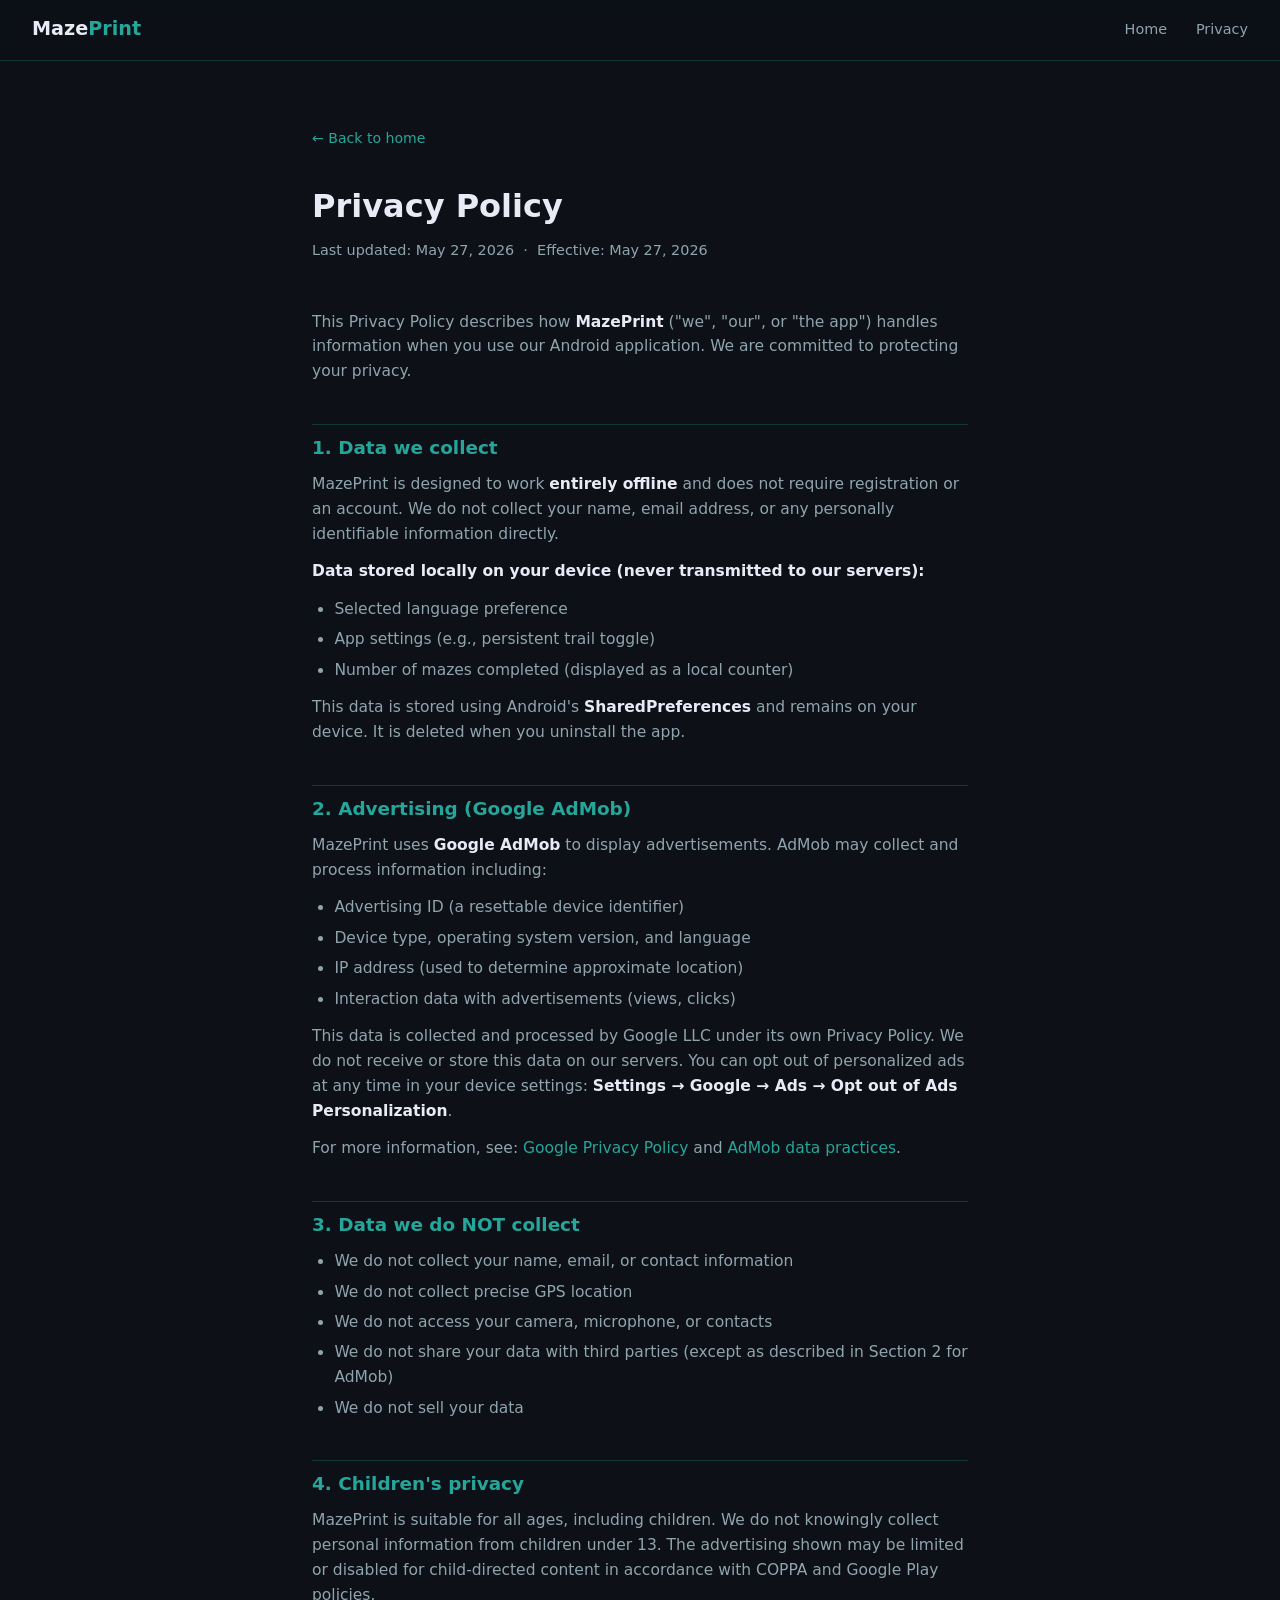
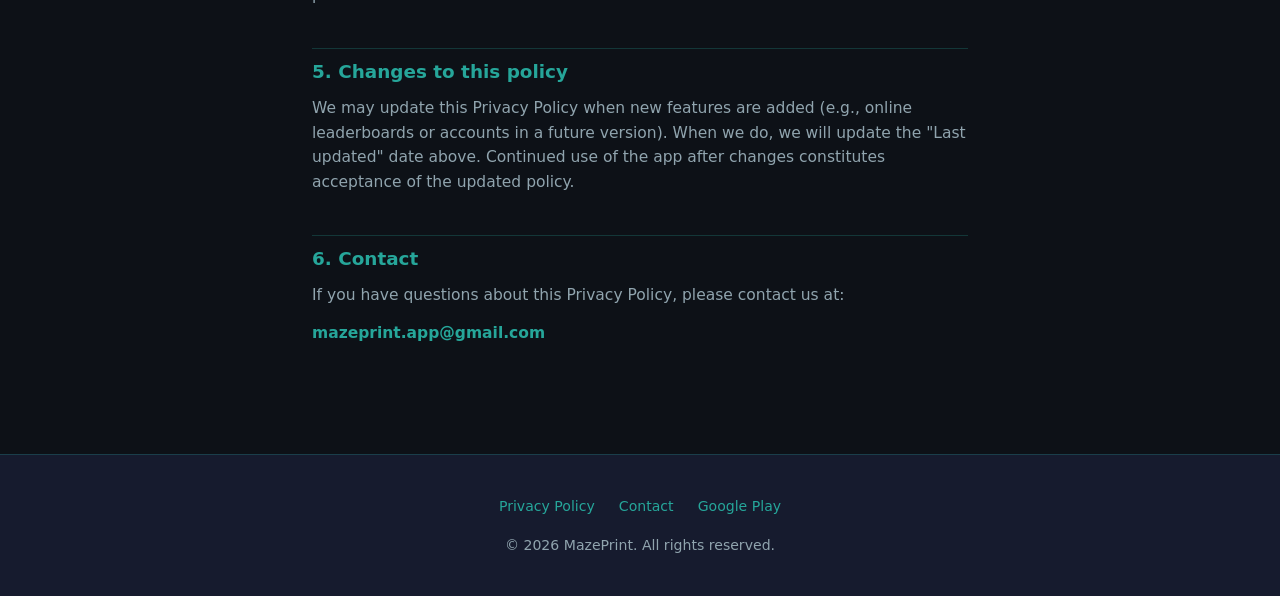
==== privacy.html @ 29df80ba "Add landing page, privacy policy, store listings" ====
<!DOCTYPE html>
<html lang="en">
<head>
  <meta charset="UTF-8">
  <meta name="viewport" content="width=device-width, initial-scale=1.0">
  <title>Privacy Policy — MazePrint</title>
  <meta name="description" content="MazePrint privacy policy — how we handle your data.">
  <link rel="stylesheet" href="style.css">
  <style>
    .policy {
      max-width: 720px;
      margin: 0 auto;
      padding: 4rem 2rem 6rem;
    }
    .policy h1 { font-size: 2rem; margin-bottom: 0.4rem; }
    .policy .meta { color: var(--text-muted); font-size: 0.9rem; margin-bottom: 3rem; }
    .policy h2 {
      font-size: 1.15rem;
      font-weight: 700;
      color: var(--accent);
      margin: 2.5rem 0 0.6rem;
      padding-top: 0.5rem;
      border-top: 1px solid var(--border);
    }
    .policy p { color: var(--text-muted); margin-bottom: 0.8rem; font-size: 0.97rem; }
    .policy ul { color: var(--text-muted); font-size: 0.97rem; padding-left: 1.4rem; margin-bottom: 0.8rem; }
    .policy ul li { margin-bottom: 0.35rem; }
    .policy strong { color: var(--text); }
    .policy a { color: var(--accent); }
    .back { display: inline-flex; align-items: center; gap: 0.4rem; color: var(--text-muted); font-size: 0.88rem; margin-bottom: 2rem; }
    .back:hover { color: var(--text); text-decoration: none; }
  </style>
</head>
<body>
<nav>
  <span class="nav-logo"><a href="index.html" style="color:inherit;text-decoration:none">Maze<span style="color:var(--accent)">Print</span></a></span>
  <div class="nav-links">
    <a href="index.html">Home</a>
    <a href="privacy.html">Privacy</a>
  </div>
</nav>

<div class="policy">
  <a href="index.html" class="back">← Back to home</a>
  <h1>Privacy Policy</h1>
  <p class="meta">Last updated: May 27, 2026 &nbsp;·&nbsp; Effective: May 27, 2026</p>

  <p>This Privacy Policy describes how <strong>MazePrint</strong> ("we", "our", or "the app") handles information when you use our Android application. We are committed to protecting your privacy.</p>

  <h2>1. Data we collect</h2>
  <p>MazePrint is designed to work <strong>entirely offline</strong> and does not require registration or an account. We do not collect your name, email address, or any personally identifiable information directly.</p>

  <p><strong>Data stored locally on your device (never transmitted to our servers):</strong></p>
  <ul>
    <li>Selected language preference</li>
    <li>App settings (e.g., persistent trail toggle)</li>
    <li>Number of mazes completed (displayed as a local counter)</li>
  </ul>
  <p>This data is stored using Android's <strong>SharedPreferences</strong> and remains on your device. It is deleted when you uninstall the app.</p>

  <h2>2. Advertising (Google AdMob)</h2>
  <p>MazePrint uses <strong>Google AdMob</strong> to display advertisements. AdMob may collect and process information including:</p>
  <ul>
    <li>Advertising ID (a resettable device identifier)</li>
    <li>Device type, operating system version, and language</li>
    <li>IP address (used to determine approximate location)</li>
    <li>Interaction data with advertisements (views, clicks)</li>
  </ul>
  <p>This data is collected and processed by Google LLC under its own Privacy Policy. We do not receive or store this data on our servers. You can opt out of personalized ads at any time in your device settings: <strong>Settings → Google → Ads → Opt out of Ads Personalization</strong>.</p>
  <p>For more information, see: <a href="https://policies.google.com/privacy" target="_blank" rel="noopener">Google Privacy Policy</a> and <a href="https://support.google.com/admob/answer/6128543" target="_blank" rel="noopener">AdMob data practices</a>.</p>

  <h2>3. Data we do NOT collect</h2>
  <ul>
    <li>We do not collect your name, email, or contact information</li>
    <li>We do not collect precise GPS location</li>
    <li>We do not access your camera, microphone, or contacts</li>
    <li>We do not share your data with third parties (except as described in Section 2 for AdMob)</li>
    <li>We do not sell your data</li>
  </ul>

  <h2>4. Children's privacy</h2>
  <p>MazePrint is suitable for all ages, including children. We do not knowingly collect personal information from children under 13. The advertising shown may be limited or disabled for child-directed content in accordance with COPPA and Google Play policies.</p>

  <h2>5. Changes to this policy</h2>
  <p>We may update this Privacy Policy when new features are added (e.g., online leaderboards or accounts in a future version). When we do, we will update the "Last updated" date above. Continued use of the app after changes constitutes acceptance of the updated policy.</p>

  <h2>6. Contact</h2>
  <p>If you have questions about this Privacy Policy, please contact us at:</p>
  <!-- Replace with real contact email -->
  <p><strong><a href="mailto:mazeprint.app@gmail.com">mazeprint.app@gmail.com</a></strong></p>
</div>

<footer>
  <div class="footer-links">
    <a href="privacy.html">Privacy Policy</a>
    <a href="mailto:mazeprint.app@gmail.com">Contact</a>
    <a href="https://play.google.com/store/apps/details?id=com.mazeprint.app">Google Play</a>
  </div>
  <p>&copy; 2026 MazePrint. All rights reserved.</p>
</footer>

</body>
</html>
---- style.css ----
:root {
  --bg: #0D1117;
  --surface: #161B2E;
  --surface2: #1A2540;
  --accent: #26A69A;
  --accent2: #66BB6A;
  --text: #E8EAF6;
  --text-muted: #90A4AE;
  --border: rgba(38, 166, 154, 0.25);
}

* { margin: 0; padding: 0; box-sizing: border-box; }

body {
  font-family: 'Segoe UI', system-ui, -apple-system, sans-serif;
  background: var(--bg);
  color: var(--text);
  line-height: 1.6;
}

a { color: var(--accent); text-decoration: none; }
a:hover { text-decoration: underline; }

/* ─── NAV ─── */
nav {
  position: sticky;
  top: 0;
  background: rgba(13,17,23,0.92);
  backdrop-filter: blur(12px);
  border-bottom: 1px solid var(--border);
  padding: 0.9rem 2rem;
  display: flex;
  align-items: center;
  justify-content: space-between;
  z-index: 100;
}
.nav-logo { font-weight: 700; font-size: 1.2rem; color: var(--text); }
.nav-logo span { color: var(--accent); }
.nav-links { display: flex; gap: 1.8rem; }
.nav-links a { color: var(--text-muted); font-size: 0.9rem; transition: color 0.2s; }
.nav-links a:hover { color: var(--text); text-decoration: none; }

/* ─── HERO ─── */
.hero {
  min-height: 90vh;
  display: flex;
  align-items: center;
  justify-content: center;
  flex-direction: column;
  text-align: center;
  padding: 4rem 2rem;
  background: radial-gradient(ellipse at 50% 20%, rgba(38,166,154,0.12) 0%, transparent 60%);
}
.hero-badge {
  display: inline-block;
  background: var(--surface2);
  border: 1px solid var(--border);
  border-radius: 999px;
  padding: 0.3rem 1rem;
  font-size: 0.8rem;
  color: var(--accent);
  text-transform: uppercase;
  letter-spacing: 0.08em;
  margin-bottom: 1.5rem;
}
.hero h1 {
  font-size: clamp(2.5rem, 6vw, 4.5rem);
  font-weight: 800;
  line-height: 1.1;
  margin-bottom: 1.2rem;
}
.hero h1 span { color: var(--accent); }
.hero p {
  font-size: clamp(1rem, 2.5vw, 1.25rem);
  color: var(--text-muted);
  max-width: 540px;
  margin-bottom: 2.5rem;
}
.hero-cta {
  display: flex;
  gap: 1rem;
  flex-wrap: wrap;
  justify-content: center;
}
.btn-primary {
  background: var(--accent);
  color: #000;
  padding: 0.85rem 2rem;
  border-radius: 12px;
  font-weight: 700;
  font-size: 1rem;
  transition: filter 0.2s, transform 0.15s;
  display: inline-flex;
  align-items: center;
  gap: 0.5rem;
}
.btn-primary:hover { filter: brightness(1.15); transform: translateY(-2px); text-decoration: none; }
.btn-secondary {
  background: var(--surface2);
  color: var(--text);
  border: 1px solid var(--border);
  padding: 0.85rem 2rem;
  border-radius: 12px;
  font-weight: 600;
  font-size: 1rem;
  transition: border-color 0.2s, transform 0.15s;
}
.btn-secondary:hover { border-color: var(--accent); transform: translateY(-2px); text-decoration: none; }

/* ─── FEATURES ─── */
section { padding: 5rem 2rem; }
.section-label {
  text-align: center;
  color: var(--accent);
  text-transform: uppercase;
  letter-spacing: 0.1em;
  font-size: 0.8rem;
  font-weight: 600;
  margin-bottom: 0.6rem;
}
section h2 {
  text-align: center;
  font-size: clamp(1.6rem, 3.5vw, 2.2rem);
  font-weight: 700;
  margin-bottom: 3rem;
}
.cards {
  display: grid;
  grid-template-columns: repeat(auto-fit, minmax(240px, 1fr));
  gap: 1.2rem;
  max-width: 960px;
  margin: 0 auto;
}
.card {
  background: var(--surface);
  border: 1px solid var(--border);
  border-radius: 16px;
  padding: 1.8rem;
  transition: border-color 0.2s, transform 0.2s;
}
.card:hover { border-color: var(--accent); transform: translateY(-3px); }
.card-icon { font-size: 2rem; margin-bottom: 0.8rem; }
.card h3 { font-size: 1.05rem; font-weight: 700; margin-bottom: 0.4rem; }
.card p { color: var(--text-muted); font-size: 0.9rem; }

/* ─── SCREENSHOTS ─── */
.screenshots { background: var(--surface); }
.screenshots-grid {
  display: flex;
  gap: 1.5rem;
  justify-content: center;
  flex-wrap: wrap;
  max-width: 900px;
  margin: 0 auto;
}
.screenshot-placeholder {
  width: 180px;
  height: 320px;
  background: var(--surface2);
  border: 1px solid var(--border);
  border-radius: 20px;
  display: flex;
  align-items: center;
  justify-content: center;
  color: var(--text-muted);
  font-size: 0.8rem;
  text-align: center;
  padding: 1rem;
}
.screenshot-placeholder img {
  width: 100%;
  height: 100%;
  object-fit: cover;
  border-radius: 18px;
}

/* ─── PRINT SECTION ─── */
.print-section {
  background: linear-gradient(135deg, rgba(38,166,154,0.08) 0%, rgba(102,187,106,0.05) 100%);
  border-top: 1px solid var(--border);
  border-bottom: 1px solid var(--border);
}
.print-inner {
  max-width: 700px;
  margin: 0 auto;
  text-align: center;
}
.print-inner h2 { margin-bottom: 1rem; }
.print-inner p { color: var(--text-muted); font-size: 1.05rem; margin-bottom: 1rem; }
.print-tags {
  display: flex;
  flex-wrap: wrap;
  gap: 0.6rem;
  justify-content: center;
  margin-top: 1.5rem;
}
.tag {
  background: var(--surface2);
  border: 1px solid var(--border);
  border-radius: 999px;
  padding: 0.3rem 0.9rem;
  font-size: 0.82rem;
  color: var(--text-muted);
}

/* ─── FOOTER ─── */
footer {
  background: var(--surface);
  border-top: 1px solid var(--border);
  padding: 2.5rem 2rem;
  text-align: center;
  color: var(--text-muted);
  font-size: 0.88rem;
}
footer .footer-links { display: flex; gap: 1.5rem; justify-content: center; margin-bottom: 1rem; }

@media (max-width: 600px) {
  nav { padding: 0.8rem 1.2rem; }
  .nav-links { gap: 1rem; }
  .hero { padding: 3rem 1.2rem; }
  section { padding: 3.5rem 1.2rem; }
}
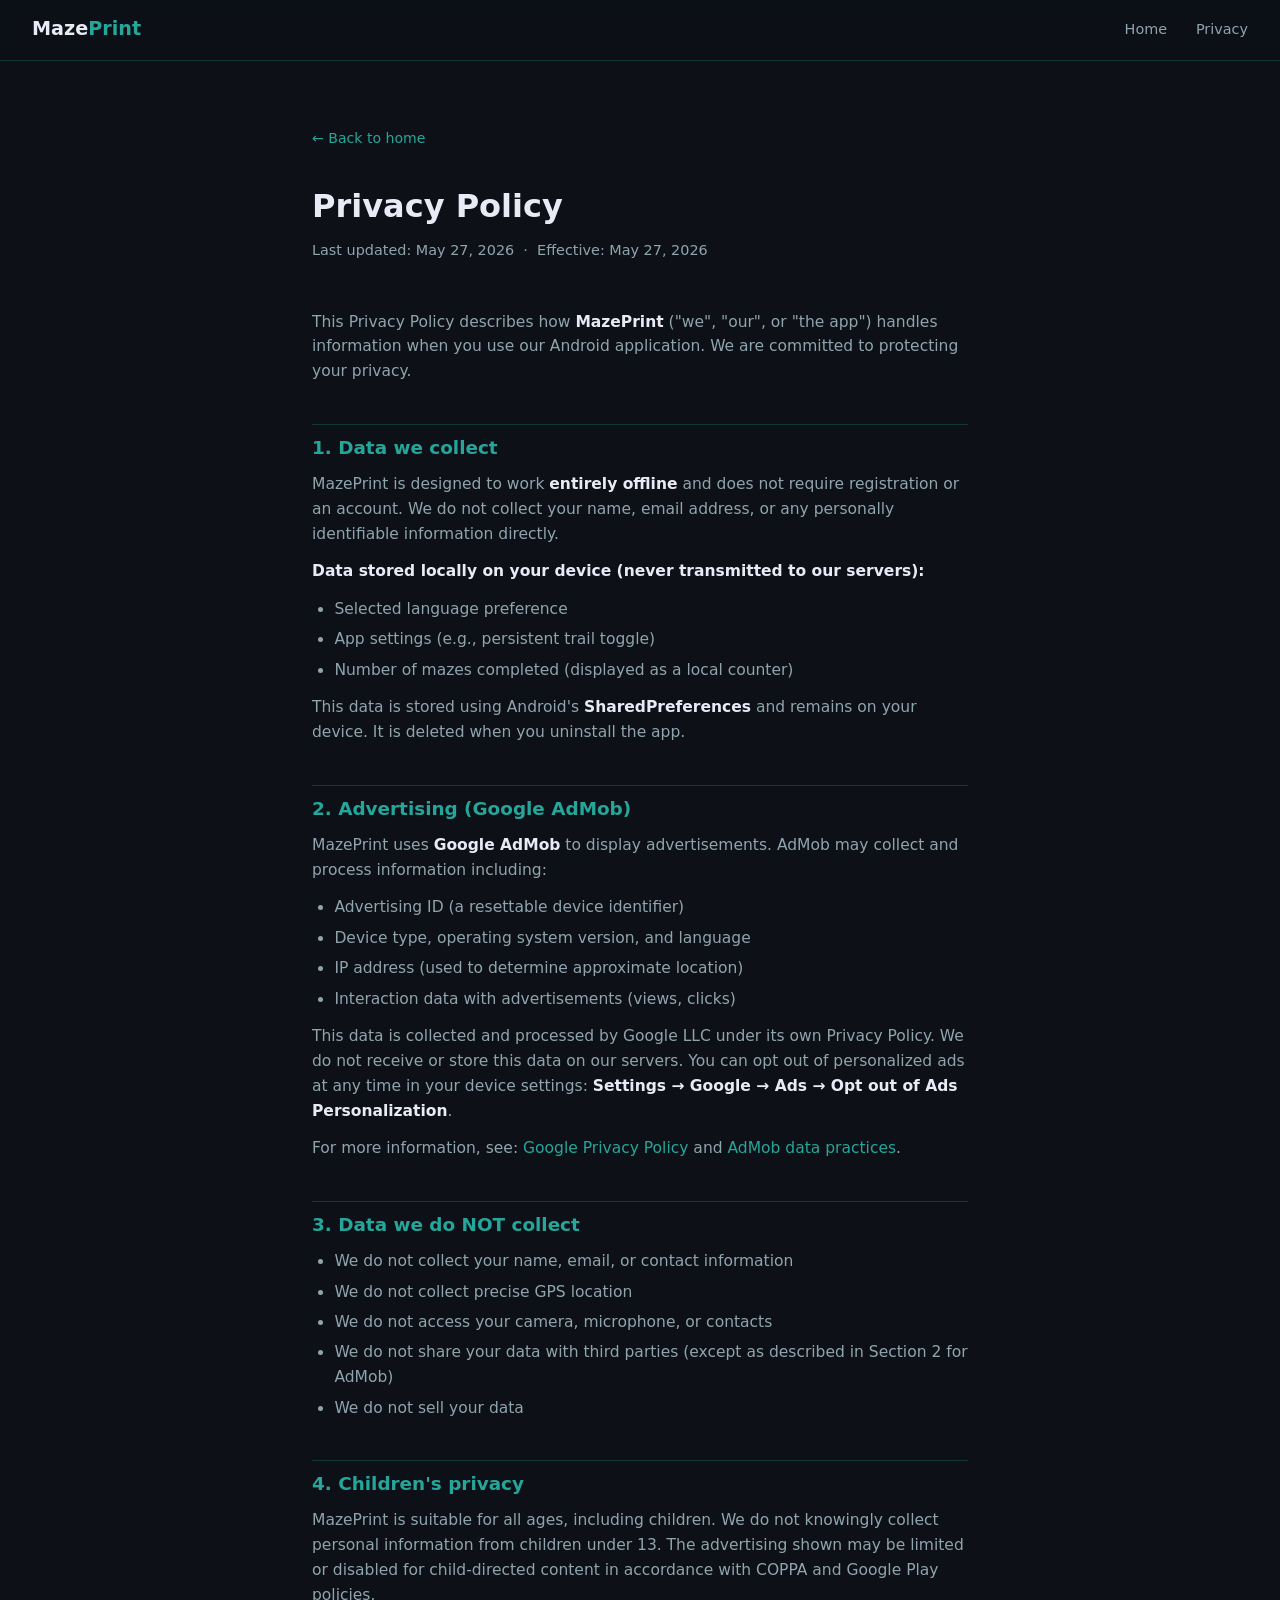
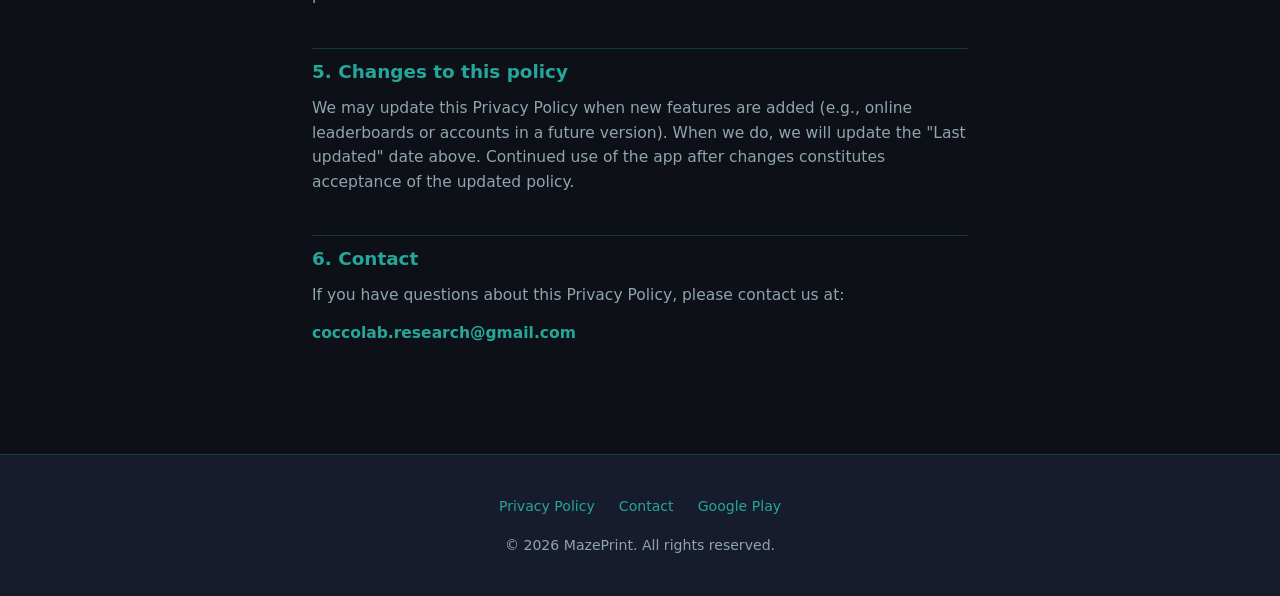
==== commit e4f17c47: "aggiornato email" ====
--- a/privacy.html
+++ b/privacy.html
@@ -87,13 +87,13 @@
   <h2>6. Contact</h2>
   <p>If you have questions about this Privacy Policy, please contact us at:</p>
   <!-- Replace with real contact email -->
-  <p><strong><a href="mailto:mazeprint.app@gmail.com">mazeprint.app@gmail.com</a></strong></p>
+  <p><strong><a href="mailto:coccolab.research@gmail.com">coccolab.research@gmail.com</a></strong></p>
 </div>
 
 <footer>
   <div class="footer-links">
     <a href="privacy.html">Privacy Policy</a>
-    <a href="mailto:mazeprint.app@gmail.com">Contact</a>
+    <a href="mailto:coccolab.research@gmail.com">Contact</a>
     <a href="https://play.google.com/store/apps/details?id=com.mazeprint.app">Google Play</a>
   </div>
   <p>&copy; 2026 MazePrint. All rights reserved.</p>
